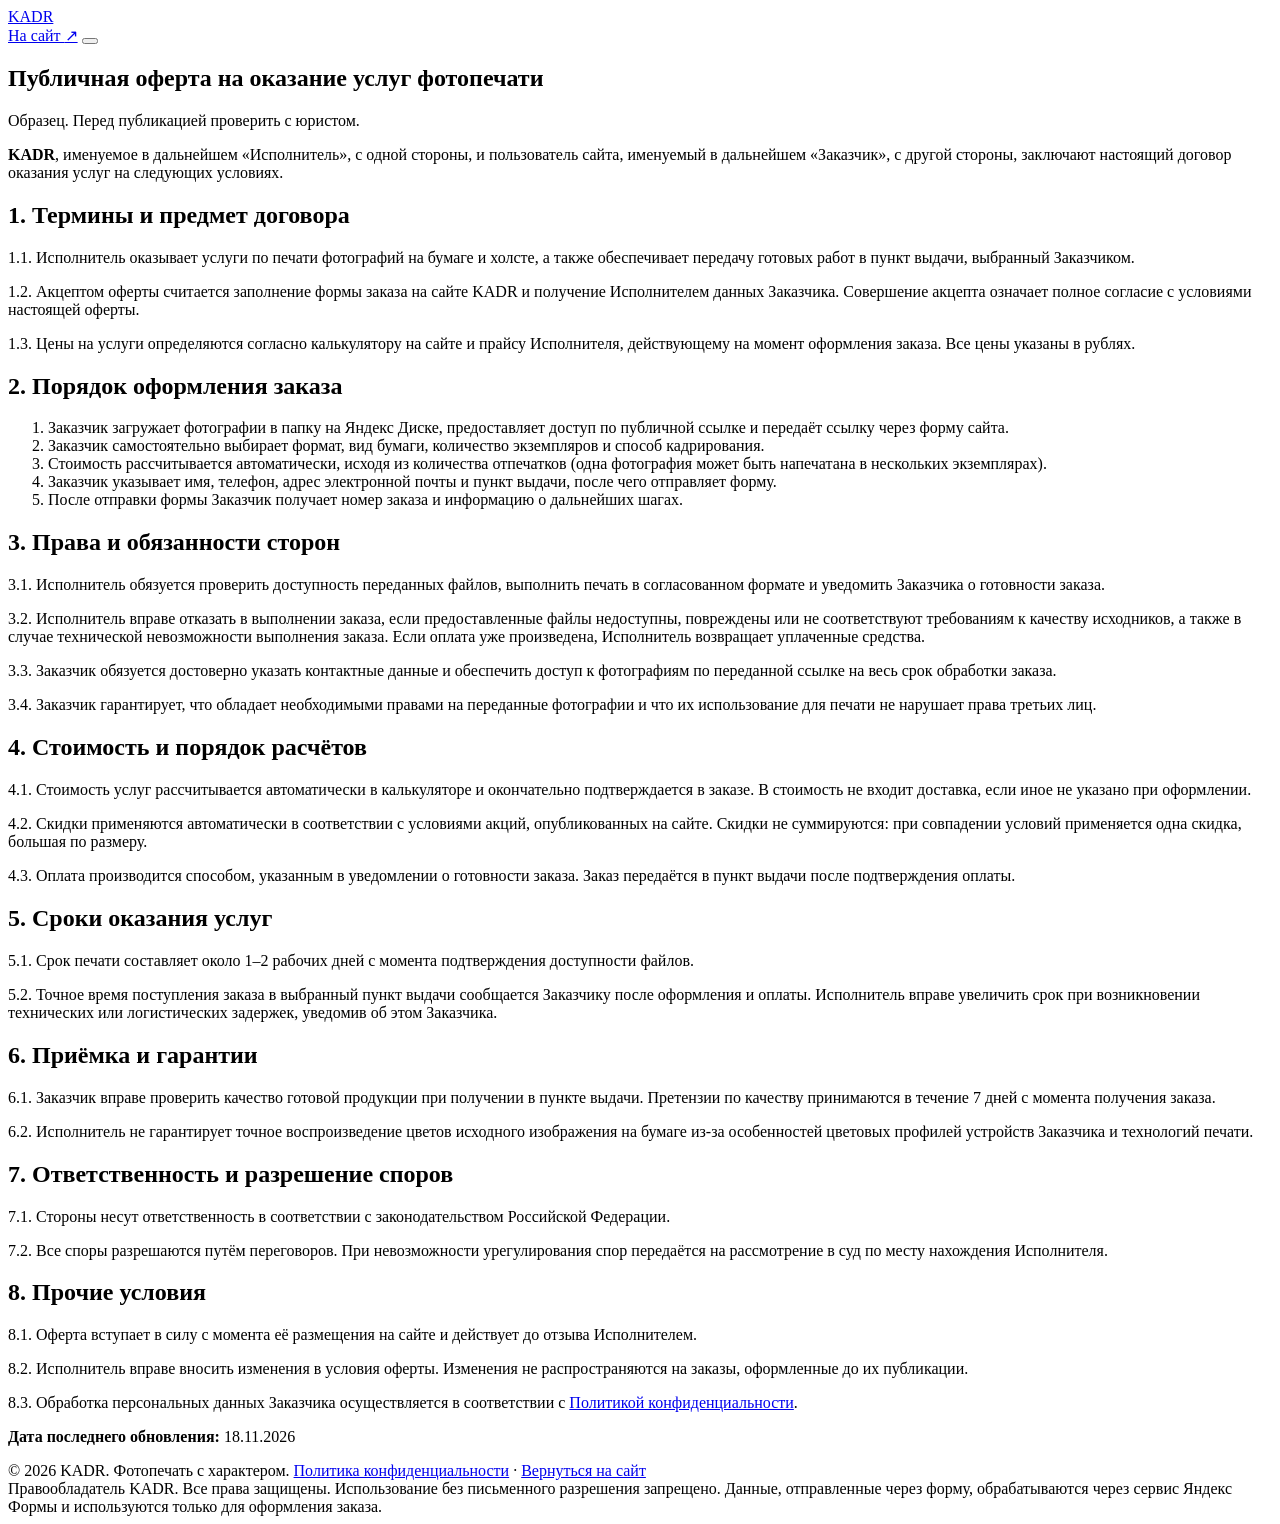
==== offer.html @ f651b60b "Initial commit" ====
<!doctype html>
<html lang="ru">
<head>
  <meta charset="utf-8">
  <meta name="viewport" content="width=device-width, initial-scale=1">
  <title>Публичная оферта — KADR</title>
  <meta name="description" content="Публичная оферта сервиса фотопечати KADR.">
  <meta name="referrer" content="strict-origin-when-cross-origin">
  <meta http-equiv="Cache-Control" content="no-cache, no-store, must-revalidate">
  <meta http-equiv="Pragma" content="no-cache">
  <meta http-equiv="Expires" content="0">
  <meta http-equiv="Content-Security-Policy" content="default-src 'self'; img-src 'self' data: blob:; style-src 'self' 'unsafe-inline' https://fonts.googleapis.com; font-src 'self' https://fonts.gstatic.com data:; script-src 'self'; object-src 'none'; base-uri 'self'; upgrade-insecure-requests">
  <link rel="preconnect" href="https://fonts.googleapis.com">
  <link rel="preconnect" href="https://fonts.gstatic.com" crossorigin>
  <link href="https://fonts.googleapis.com/css2?family=Instrument+Serif:ital@0;1&family=Manrope:wght@400;500;600;700;800&family=Nunito:wght@700;800;900&display=swap" rel="stylesheet">
  <link rel="icon" href="favicon.svg" type="image/svg+xml">
</head>
<body class="doc-page">

<header class="site-header is-scrolled">
  <div class="container header-inner">
    <a class="logo" href="index.html" aria-label="KADR — на главную"><span class="logo-text" data-text="KADR">KADR</span><span class="logo-dot" aria-hidden="true"></span></a>
    <div class="header-cta"><a href="index.html" class="btn btn--ink btn--sm">На сайт <span class="arrow">↗</span></a>
      <button class="burger" type="button" aria-label="Открыть меню" aria-expanded="false"><span></span><span></span><span></span></button>
    </div>
  </div>
</header>

<main>
  <section class="page-hero">
    <div class="container">
      <h1>Публичная оферта на оказание услуг фотопечати</h1>
      <div class="doc-note">Образец. Перед публикацией проверить с юристом.</div>
    </div>
  </section>

  <article class="doc-body section">
    <p><strong>KADR</strong>, именуемое в дальнейшем «Исполнитель», с одной стороны, и пользователь сайта, именуемый в дальнейшем «Заказчик», с другой стороны, заключают настоящий договор оказания услуг на следующих условиях.</p>

    <h2>1. Термины и предмет договора</h2>
    <p>1.1. Исполнитель оказывает услуги по печати фотографий на бумаге и холсте, а также обеспечивает передачу готовых работ в пункт выдачи, выбранный Заказчиком.</p>
    <p>1.2. Акцептом оферты считается заполнение формы заказа на сайте KADR и получение Исполнителем данных Заказчика. Совершение акцепта означает полное согласие с условиями настоящей оферты.</p>
    <p>1.3. Цены на услуги определяются согласно калькулятору на сайте и прайсу Исполнителя, действующему на момент оформления заказа. Все цены указаны в рублях.</p>

    <h2>2. Порядок оформления заказа</h2>
    <ol>
      <li>Заказчик загружает фотографии в папку на Яндекс Диске, предоставляет доступ по публичной ссылке и передаёт ссылку через форму сайта.</li>
      <li>Заказчик самостоятельно выбирает формат, вид бумаги, количество экземпляров и способ кадрирования.</li>
      <li>Стоимость рассчитывается автоматически, исходя из количества отпечатков (одна фотография может быть напечатана в нескольких экземплярах).</li>
      <li>Заказчик указывает имя, телефон, адрес электронной почты и пункт выдачи, после чего отправляет форму.</li>
      <li>После отправки формы Заказчик получает номер заказа и информацию о дальнейших шагах.</li>
    </ol>

    <h2>3. Права и обязанности сторон</h2>
    <p>3.1. Исполнитель обязуется проверить доступность переданных файлов, выполнить печать в согласованном формате и уведомить Заказчика о готовности заказа.</p>
    <p>3.2. Исполнитель вправе отказать в выполнении заказа, если предоставленные файлы недоступны, повреждены или не соответствуют требованиям к качеству исходников, а также в случае технической невозможности выполнения заказа. Если оплата уже произведена, Исполнитель возвращает уплаченные средства.</p>
    <p>3.3. Заказчик обязуется достоверно указать контактные данные и обеспечить доступ к фотографиям по переданной ссылке на весь срок обработки заказа.</p>
    <p>3.4. Заказчик гарантирует, что обладает необходимыми правами на переданные фотографии и что их использование для печати не нарушает права третьих лиц.</p>

    <h2>4. Стоимость и порядок расчётов</h2>
    <p>4.1. Стоимость услуг рассчитывается автоматически в калькуляторе и окончательно подтверждается в заказе. В стоимость не входит доставка, если иное не указано при оформлении.</p>
    <p>4.2. Скидки применяются автоматически в соответствии с условиями акций, опубликованных на сайте. Скидки не суммируются: при совпадении условий применяется одна скидка, большая по размеру.</p>
    <p>4.3. Оплата производится способом, указанным в уведомлении о готовности заказа. Заказ передаётся в пункт выдачи после подтверждения оплаты.</p>

    <h2>5. Сроки оказания услуг</h2>
    <p>5.1. Срок печати составляет около 1–2 рабочих дней с момента подтверждения доступности файлов.</p>
    <p>5.2. Точное время поступления заказа в выбранный пункт выдачи сообщается Заказчику после оформления и оплаты. Исполнитель вправе увеличить срок при возникновении технических или логистических задержек, уведомив об этом Заказчика.</p>

    <h2>6. Приёмка и гарантии</h2>
    <p>6.1. Заказчик вправе проверить качество готовой продукции при получении в пункте выдачи. Претензии по качеству принимаются в течение 7 дней с момента получения заказа.</p>
    <p>6.2. Исполнитель не гарантирует точное воспроизведение цветов исходного изображения на бумаге из-за особенностей цветовых профилей устройств Заказчика и технологий печати.</p>

    <h2>7. Ответственность и разрешение споров</h2>
    <p>7.1. Стороны несут ответственность в соответствии с законодательством Российской Федерации.</p>
    <p>7.2. Все споры разрешаются путём переговоров. При невозможности урегулирования спор передаётся на рассмотрение в суд по месту нахождения Исполнителя.</p>

    <h2>8. Прочие условия</h2>
    <p>8.1. Оферта вступает в силу с момента её размещения на сайте и действует до отзыва Исполнителем.</p>
    <p>8.2. Исполнитель вправе вносить изменения в условия оферты. Изменения не распространяются на заказы, оформленные до их публикации.</p>
    <p>8.3. Обработка персональных данных Заказчика осуществляется в соответствии с <a href="privacy.html">Политикой конфиденциальности</a>.</p>

    <p><strong>Дата последнего обновления:</strong> 18.11.2026</p>
  </article>
</main>

<footer class="site-footer">
  <div class="container">
    <div class="footer-bottom">
      <span>© <span data-year>2026</span> KADR. Фотопечать с характером.</span>
      <span><a href="privacy.html">Политика конфиденциальности</a> · <a href="index.html">Вернуться на сайт</a></span>
    </div>
    <div class="footer-legal">
      <span>Правообладатель KADR. Все права защищены. Использование без письменного разрешения запрещено.</span>
      <span>Данные, отправленные через форму, обрабатываются через сервис Яндекс Формы и используются только для оформления заказа.</span>
    </div>
  </div>
</footer>

<div class="toast-wrap" aria-live="polite"></div>
<script src="assets/js/core.js?v=20261120-41"></script>
</body>
</html>
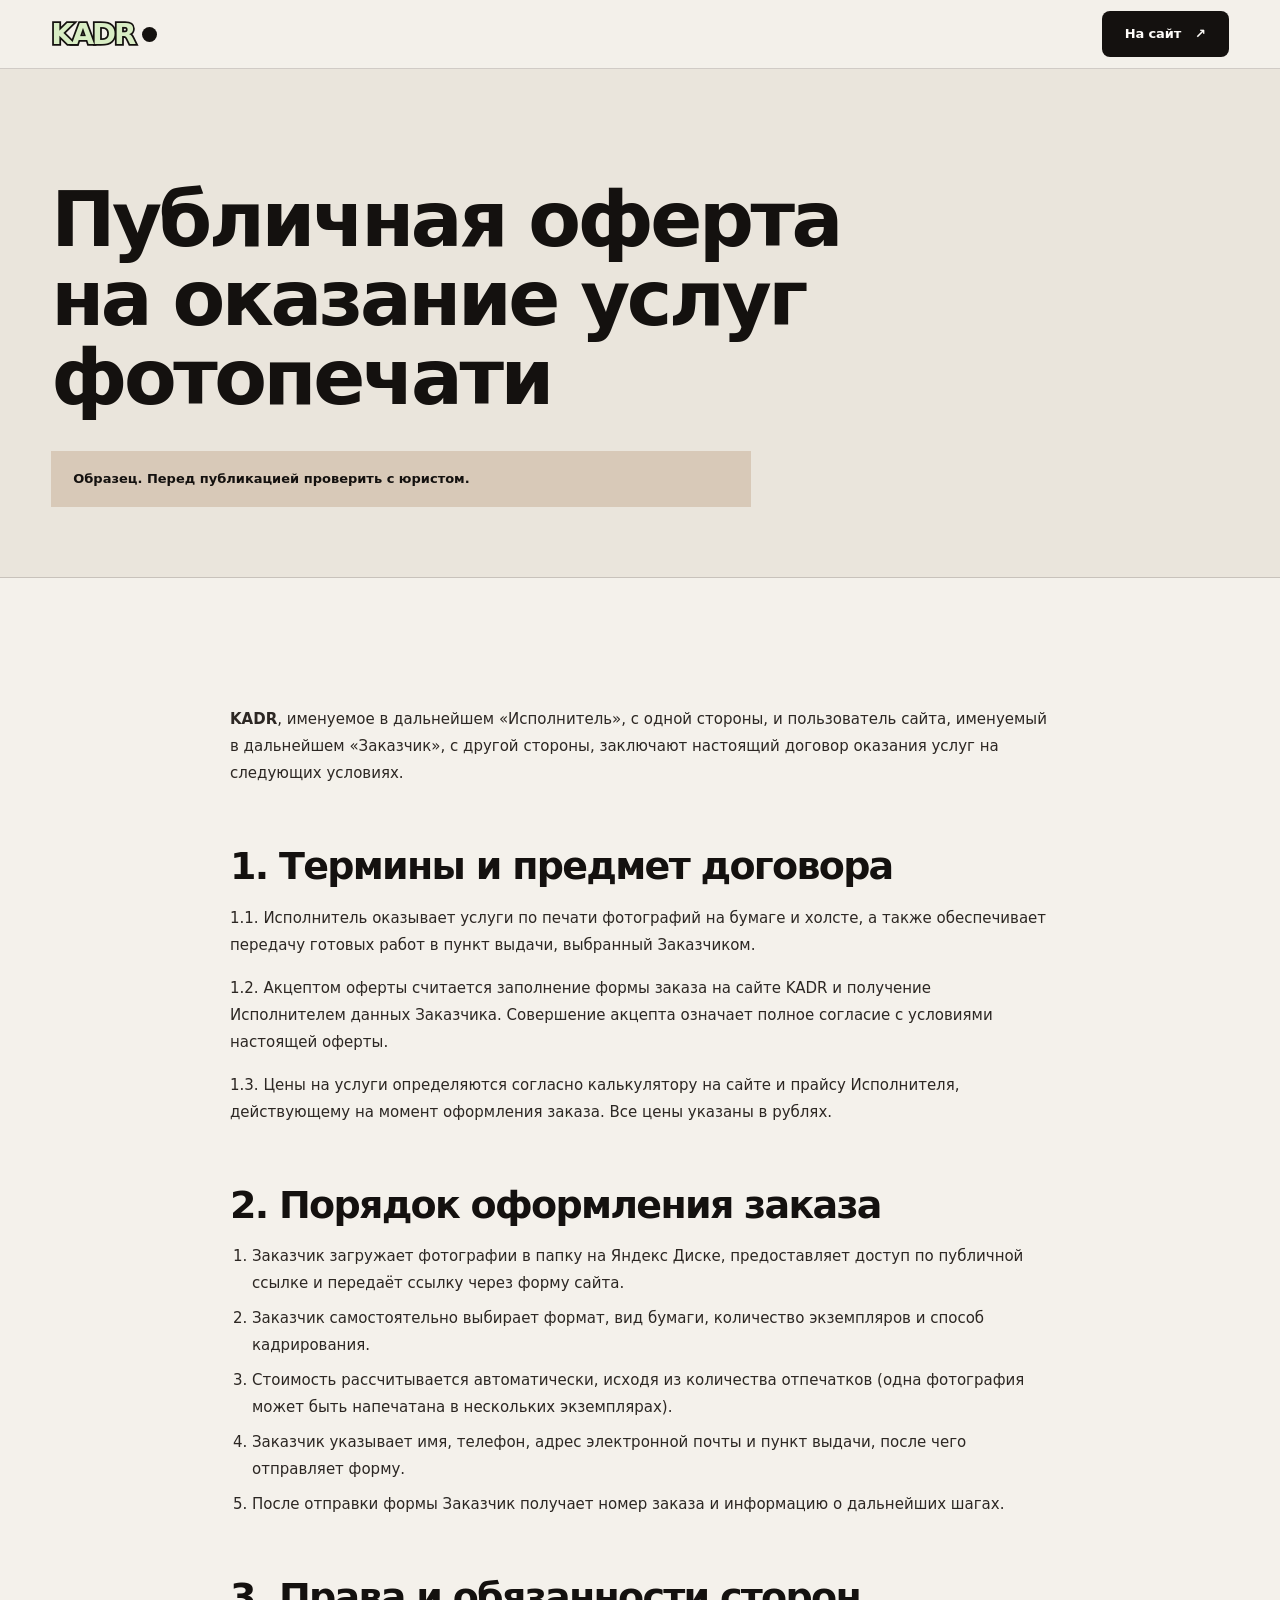
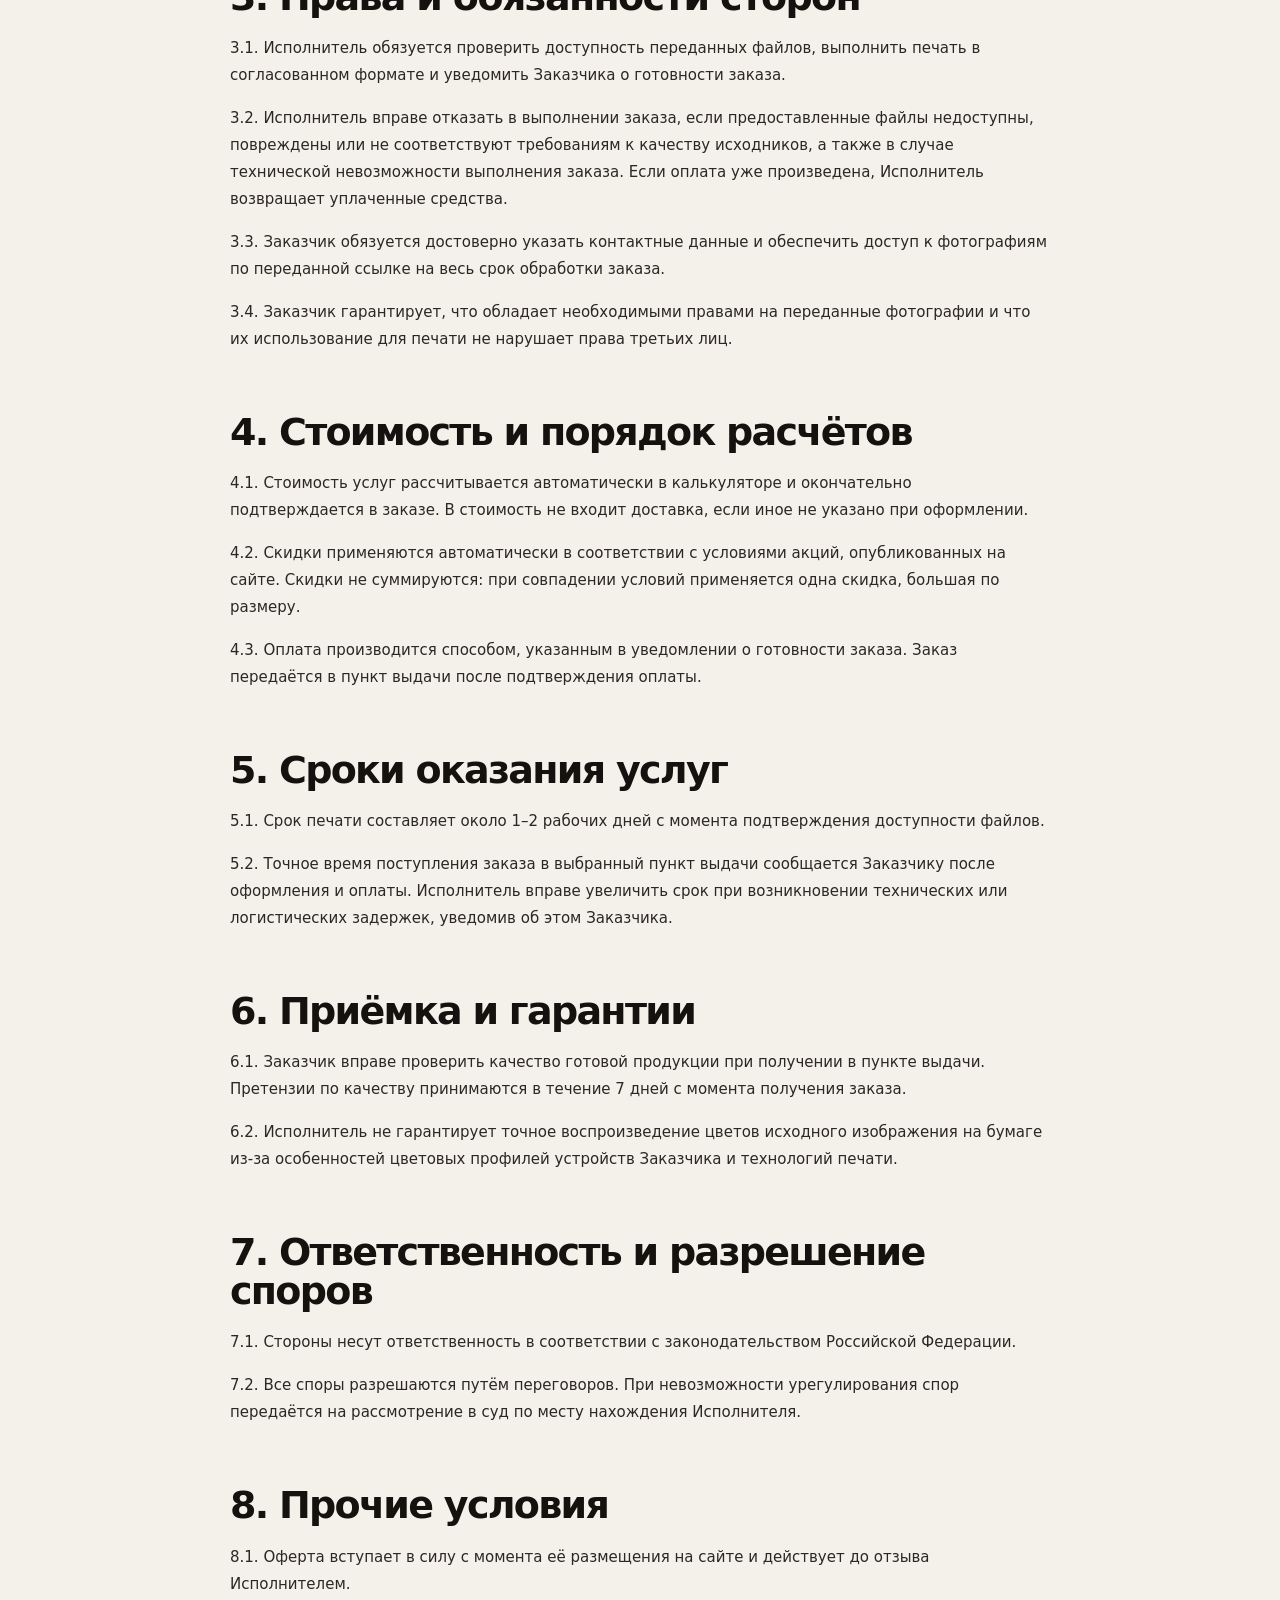
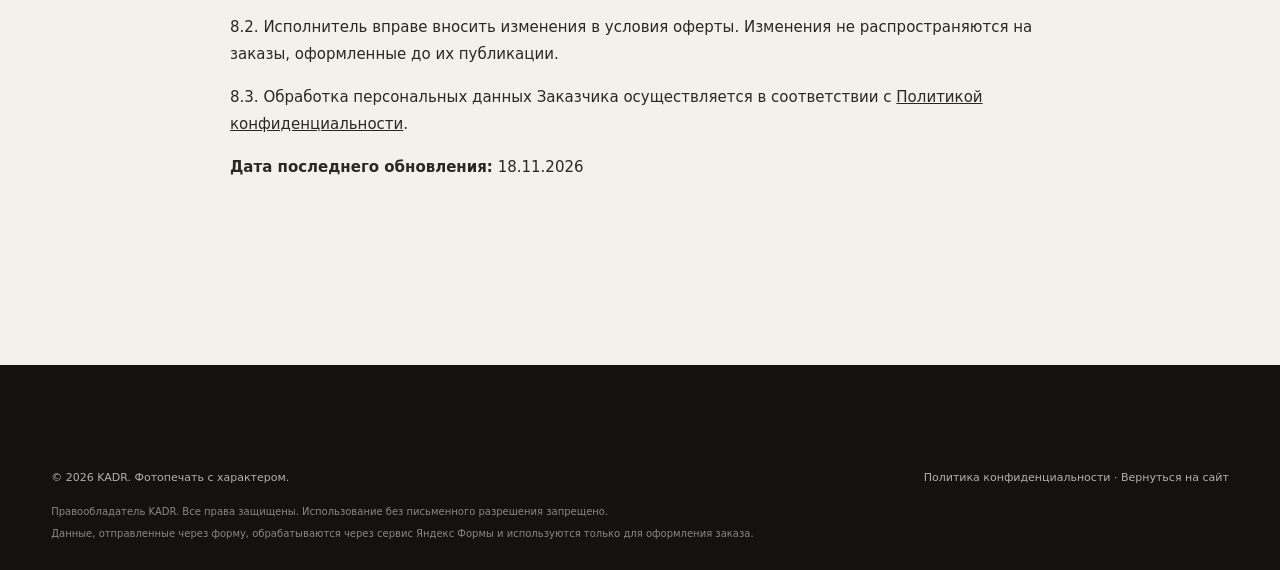
==== commit fbe2a410: "Update offer.html" ====
--- a/offer.html
+++ b/offer.html
@@ -14,6 +14,7 @@
   <link rel="preconnect" href="https://fonts.gstatic.com" crossorigin>
   <link href="https://fonts.googleapis.com/css2?family=Instrument+Serif:ital@0;1&family=Manrope:wght@400;500;600;700;800&family=Nunito:wght@700;800;900&display=swap" rel="stylesheet">
   <link rel="icon" href="favicon.svg" type="image/svg+xml">
+  <link rel="stylesheet" href="assets/css/style.css?v=20261119-57">
 </head>
 <body class="doc-page">
 
--- a/assets/css/style.css
+++ b/assets/css/style.css
@@ -0,0 +1,1917 @@
+/* ==========================================================================
+   KADR — photo printing. Visual system
+   Palette derived from the provided brand boards (фирстиль 1 / 2).
+   ========================================================================== */
+
+:root {
+  --ink: #14110f;
+  --ink-2: #2c2723;
+  --ink-3: #615951;
+  --paper: #f4f1eb;
+  --paper-2: #eae5dc;
+  --paper-3: #fbf9f5;
+  --white: #fffdfa;
+  --sand: #d8c9b8;
+  --sand-2: #c1b2a2;
+  --taupe: #a99d95;
+  --lilac: #b7abf1;
+  --lilac-2: #8e7fd6;
+  --lilac-3: #6f5fb8;
+  --pistachio: #d8edc4;
+  --green: #6f9c7d;
+  --red: #b65454;
+  --line: rgba(20, 17, 15, 0.16);
+  --line-light: rgba(255, 253, 250, 0.18);
+  --container: 1320px;
+  --gutter: clamp(20px, 4vw, 64px);
+  --radius: 8px;
+  --ease: cubic-bezier(0.22, 1, 0.36, 1);
+  --font: "Manrope", "Segoe UI", system-ui, -apple-system, sans-serif;
+  --display: "Nunito", "Manrope", system-ui, sans-serif;
+  --serif: "Instrument Serif", Georgia, "Times New Roman", serif;
+}
+
+*,
+*::before,
+*::after { box-sizing: border-box; }
+
+[hidden] { display: none !important; }
+
+html {
+  scroll-behavior: smooth;
+  scroll-padding-top: 96px;
+  -webkit-text-size-adjust: 100%;
+}
+
+body {
+  margin: 0;
+  background: var(--paper);
+  color: var(--ink);
+  font-family: var(--font);
+  font-size: 16px;
+  line-height: 1.55;
+  font-weight: 400;
+  -webkit-font-smoothing: antialiased;
+  overflow-x: hidden;
+}
+
+body.is-locked { overflow: hidden; }
+
+img, video { display: block; max-width: 100%; }
+button, input, select, textarea { font: inherit; color: inherit; }
+button { cursor: pointer; }
+a { color: inherit; text-decoration: none; }
+ul { margin: 0; padding: 0; list-style: none; }
+h1, h2, h3, h4, p { margin: 0; }
+
+::selection { background: var(--pistachio); color: var(--ink); }
+
+:focus-visible {
+  outline: 2px solid var(--lilac-2);
+  outline-offset: 3px;
+}
+
+.container {
+  width: min(100% - var(--gutter) * 2, var(--container));
+  margin-inline: auto;
+}
+
+.section { padding-block: clamp(72px, 10vw, 150px); }
+.section--tight { padding-block: clamp(56px, 7vw, 100px); }
+
+/* ---------- typography ---------- */
+
+.eyebrow {
+  display: flex;
+  align-items: center;
+  gap: 10px;
+  font-size: 11px;
+  font-weight: 700;
+  letter-spacing: 0.18em;
+  text-transform: uppercase;
+  color: var(--ink-3);
+}
+.eyebrow::before {
+  content: "";
+  width: 22px;
+  height: 1px;
+  background: currentColor;
+}
+.eyebrow .dot {
+  width: 9px;
+  height: 9px;
+  border-radius: 50%;
+  background: var(--pistachio);
+  flex: none;
+}
+
+h1, h2, h3 {
+  font-family: var(--display);
+  font-weight: 900;
+  letter-spacing: -0.045em;
+  line-height: 1.03;
+}
+h1 { font-size: clamp(42px, 6.4vw, 104px); }
+h2 { font-size: clamp(34px, 5vw, 76px); }
+h3 { font-size: clamp(20px, 2vw, 28px); letter-spacing: -0.03em; }
+
+.serif {
+  font-family: var(--serif);
+  font-weight: 400;
+  font-style: italic;
+  letter-spacing: -0.02em;
+}
+
+.lead {
+  font-size: clamp(15px, 1.35vw, 19px);
+  line-height: 1.65;
+  color: var(--ink-2);
+  max-width: 46ch;
+}
+
+.section-head {
+  display: grid;
+  grid-template-columns: minmax(0, 1.25fr) minmax(260px, 0.75fr);
+  gap: clamp(24px, 5vw, 80px);
+  align-items: end;
+  margin-bottom: clamp(40px, 5vw, 76px);
+}
+.section-head .eyebrow { margin-bottom: 22px; }
+#formats-title .serif,
+#how-title .serif,
+#pains-title .serif { color: var(--lilac-3); }
+.section-head .lead { margin-left: auto; }
+.section-head--center {
+  display: block;
+  text-align: center;
+}
+.section-head--center .eyebrow { justify-content: center; }
+.section-head--center .lead { margin: 22px auto 0; }
+
+/* ---------- buttons & links ---------- */
+
+.btn {
+  position: relative;
+  display: inline-flex;
+  align-items: center;
+  justify-content: center;
+  gap: 14px;
+  min-height: 58px;
+  padding: 0 30px;
+  border: 1px solid transparent;
+  border-radius: var(--radius);
+  font-size: 14px;
+  font-weight: 700;
+  letter-spacing: -0.01em;
+  text-align: center;
+  transition: transform 0.35s var(--ease), background 0.3s, color 0.3s, border-color 0.3s;
+  overflow: hidden;
+  isolation: isolate;
+}
+.btn::after {
+  content: "";
+  position: absolute;
+  inset: 0;
+  background: var(--pistachio);
+  transform: translateY(101%);
+  transition: transform 0.45s var(--ease);
+  z-index: -1;
+}
+.btn:hover::after { transform: translateY(0); }
+.btn:hover { transform: translateY(-2px); }
+.btn:active { transform: translateY(0); }
+
+.btn--ink { background: var(--ink); color: var(--white); }
+.btn--ink:hover { color: var(--ink); }
+#calc-submit::after { background: var(--lilac); }
+#calc-export-generate, #calc-export-download { margin-bottom: 10px; }
+#calc-export-generate::after, #calc-export-download::after { background: var(--lilac); }
+#calc-export-download .arrow { font-size: 18px; line-height: 1; }
+.export-hint {
+  margin: 10px 2px 0;
+  font-size: 12px;
+  line-height: 1.5;
+  color: var(--ink-3);
+  text-align: center;
+}
+.export-hint b { color: var(--ink); font-weight: 600; }
+.btn--paper { background: var(--paper-3); color: var(--ink); }
+.btn--paper:hover { color: var(--ink); }
+.btn--ghost { border-color: currentColor; background: transparent; }
+.btn--ghost:hover { color: var(--ink); }
+.btn--lilac { background: var(--pistachio); color: var(--ink); }
+.btn--lilac::after { background: var(--paper-3); }
+.btn--block { width: 100%; }
+.btn--sm { min-height: 46px; padding-inline: 22px; font-size: 13px; }
+
+.btn .arrow {
+  display: inline-block;
+  transition: transform 0.35s var(--ease);
+}
+.btn:hover .arrow { transform: translateX(5px); }
+
+.text-link {
+  display: inline-flex;
+  align-items: center;
+  gap: 10px;
+  font-size: 14px;
+  font-weight: 700;
+  padding-bottom: 5px;
+  border-bottom: 1px solid currentColor;
+  transition: gap 0.3s var(--ease), color 0.3s;
+}
+.text-link:hover { gap: 16px; color: var(--lilac-2); }
+
+/* ---------- header ---------- */
+
+.site-header {
+  position: fixed;
+  inset: 0 0 auto;
+  z-index: 80;
+  padding-block: 18px;
+  transition: padding 0.4s var(--ease), background 0.4s, border-color 0.4s;
+  border-bottom: 1px solid transparent;
+}
+.site-header.is-scrolled {
+  padding-block: 11px;
+  background: rgba(244, 241, 235, 0.9);
+  backdrop-filter: blur(18px);
+  -webkit-backdrop-filter: blur(18px);
+  border-bottom-color: var(--line);
+}
+.header-inner {
+  display: flex;
+  align-items: center;
+  justify-content: space-between;
+  gap: 24px;
+}
+.logo {
+  display: inline-flex;
+  align-items: center;
+  gap: 6px;
+  font-family: var(--display);
+  font-size: 29px;
+  font-weight: 900;
+  letter-spacing: -0.07em;
+  line-height: 1;
+}
+.logo-text {
+  position: relative;
+  display: inline-block;
+  color: var(--ink);
+  isolation: isolate;
+  transition: color 0.4s;
+}
+.logo-text::before {
+  content: attr(data-text);
+  position: absolute;
+  inset: 0;
+  z-index: -1;
+  color: transparent;
+  -webkit-text-stroke: 2px var(--pistachio);
+  transition: -webkit-text-stroke-color 0.4s;
+}
+.site-header.is-scrolled .logo-text { color: var(--pistachio); }
+.site-header.is-scrolled .logo-text::before {
+  -webkit-text-stroke-color: var(--ink);
+  -webkit-text-stroke-width: 3.5px;
+}
+/* Service pages always keep the hero-scroll brand logo: pistachio fill,
+   ink outline and ink dot. Locked so scrolling / hover cannot change it. */
+.doc-page .site-header .logo .logo-text,
+.success-page .site-header .logo .logo-text {
+  font-family: var(--display);
+  font-size: 29px;
+  font-weight: 900;
+  letter-spacing: -0.07em;
+  color: var(--pistachio);
+  transition: none;
+}
+.doc-page .site-header .logo .logo-text::before,
+.success-page .site-header .logo .logo-text::before {
+  -webkit-text-stroke: 3.5px var(--ink);
+  transition: none;
+}
+.logo-dot {
+  display: inline-block;
+  width: 15px;
+  height: 15px;
+  margin-left: 2px;
+  border-radius: 50%;
+  background: var(--pistachio);
+  flex: none;
+  transition: transform 0.4s var(--ease), background 0.3s, box-shadow 0.4s;
+}
+.site-header.is-scrolled .logo-dot { background: var(--ink); box-shadow: none; }
+.logo:hover .logo-dot { transform: scale(1.25); background: var(--pistachio); }
+.doc-page .site-header .logo .logo-dot,
+.success-page .site-header .logo .logo-dot,
+.doc-page .site-header .logo:hover .logo-dot,
+.success-page .site-header .logo:hover .logo-dot {
+  background: var(--ink);
+  box-shadow: none;
+  transition: transform 0.4s var(--ease);
+}
+/* Keep the header (and therefore the logo) completely static on scroll. */
+.doc-page .site-header,
+.success-page .site-header {
+  padding-block: 11px;
+  background: rgba(244, 241, 235, 0.9);
+  backdrop-filter: blur(18px);
+  -webkit-backdrop-filter: blur(18px);
+  border-bottom-color: var(--line);
+}
+.site-nav {
+  display: flex;
+  align-items: center;
+  gap: clamp(18px, 2.4vw, 38px);
+}
+.site-nav a {
+  font-size: 16px;
+  font-weight: 700;
+  color: var(--pistachio);
+  position: relative;
+  padding-block: 6px;
+  transition: color 0.4s;
+}
+.site-header.is-scrolled .site-nav a { color: var(--ink); }
+.site-nav a::after {
+  content: "";
+  position: absolute;
+  left: 0;
+  bottom: 0;
+  width: 100%;
+  height: 1px;
+  background: currentColor;
+  transform: scaleX(0);
+  transform-origin: right;
+  transition: transform 0.4s var(--ease);
+}
+.site-nav a:hover::after { transform: scaleX(1); transform-origin: left; }
+.header-cta { display: flex; align-items: center; gap: 16px; }
+.header-cta .btn::after { background: var(--lilac); }
+.header-cta .btn:hover { color: var(--ink); }
+.burger {
+  display: none;
+  width: 44px;
+  height: 44px;
+  border: 1px solid var(--line);
+  background: transparent;
+  padding: 0;
+  align-items: center;
+  justify-content: center;
+  flex-direction: column;
+  gap: 5px;
+}
+.burger span {
+  display: block;
+  width: 18px;
+  height: 1.5px;
+  background: currentColor;
+  transition: transform 0.35s var(--ease), opacity 0.2s;
+}
+.burger.is-open span:nth-child(1) { transform: translateY(6.5px) rotate(45deg); }
+.burger.is-open span:nth-child(2) { opacity: 0; }
+.burger.is-open span:nth-child(3) { transform: translateY(-6.5px) rotate(-45deg); }
+
+/* ---------- hero ---------- */
+
+.hero {
+  position: relative;
+  min-height: 100svh;
+  display: flex;
+  align-items: center;
+  padding-block: 116px 80px;
+  color: var(--white);
+  overflow: hidden;
+  background: var(--ink);
+}
+.hero-media,
+.hero-overlay { position: absolute; inset: 0; }
+.hero-media video,
+.hero-media img {
+  width: 100%;
+  height: 100%;
+  object-fit: cover;
+  transform: scale(1.06);
+  animation: heroDrift 18s ease-in-out infinite alternate;
+}
+@keyframes heroDrift {
+  from { transform: scale(1.06) translate3d(0, 0, 0); }
+  to { transform: scale(1.14) translate3d(-1.5%, -1%, 0); }
+}
+.hero-overlay {
+  background:
+    linear-gradient(90deg, rgba(12, 10, 9, 0.88) 0%, rgba(12, 10, 9, 0.62) 46%, rgba(12, 10, 9, 0.35) 100%),
+    linear-gradient(0deg, rgba(12, 10, 9, 0.55), transparent 45%);
+}
+.hero-inner {
+  position: relative;
+  z-index: 2;
+  width: min(100% - var(--gutter) * 2, var(--container));
+  margin-inline: auto;
+  display: grid;
+  grid-template-columns: minmax(0, 1.5fr) minmax(240px, 0.6fr);
+  gap: clamp(30px, 5vw, 90px);
+  align-items: center;
+}
+.hero-copy { transform: translateY(-24px); }
+.hero h1 { max-width: 15ch; }
+.hero h1 em {
+  font-family: var(--serif);
+  font-style: italic;
+  font-weight: 400;
+  letter-spacing: -0.02em;
+  color: var(--lilac);
+}
+.hero-highlight { color: var(--pistachio); }
+.hero .lead {
+  color: rgba(255, 253, 250, 0.82);
+  margin-top: 28px;
+  max-width: 54ch;
+}
+.hero-actions {
+  display: flex;
+  flex-wrap: wrap;
+  align-items: center;
+  gap: 18px 28px;
+  margin-top: 40px;
+}
+.hero-actions .btn--ghost { border-color: rgba(255, 253, 250, 0.5); }
+.hero-actions .btn--ghost::after { background: var(--pistachio); }
+.hero-actions .btn--ghost:hover { color: var(--ink); }
+.hero-actions .btn--paper::after { background: var(--lilac); }
+.hero-meta {
+  display: flex;
+  flex-wrap: wrap;
+  gap: 14px 34px;
+  margin-top: 56px;
+  font-size: clamp(15px, 1.2vw, 18px);
+  font-weight: 400;
+  letter-spacing: 0.01em;
+  color: rgba(255, 253, 250, 0.9);
+}
+.hero-meta span { display: inline-flex; align-items: center; gap: 11px; }
+.hero-meta span::before {
+  content: "";
+  width: 9px;
+  height: 9px;
+  background: var(--lilac);
+  border-radius: 50%;
+  flex: none;
+}
+
+.hero-aside {
+  position: relative;
+  justify-self: end;
+  width: min(100%, 320px);
+  animation: floatIn 1.1s 0.3s var(--ease) backwards;
+}
+@keyframes floatIn {
+  from { opacity: 0; transform: translateY(40px); }
+  to { opacity: 1; transform: none; }
+}
+.hero-polaroid {
+  position: relative;
+  width: 100%;
+  transform: rotate(2deg);
+  transition: transform 0.6s var(--ease);
+}
+.hero-polaroid:hover { transform: rotate(0deg) translateY(-6px); }
+.hero-filter-defs { position: absolute; width: 0; height: 0; overflow: hidden; }
+.hero-stack-outline {
+  position: absolute;
+  inset: 0;
+  z-index: 0;
+  pointer-events: none;
+  filter: url(#kadr-photo-outline);
+}
+.hero-outline-card {
+  position: absolute;
+  inset: 0;
+  border-radius: 3px;
+  background: var(--ink);
+  transform-origin: 50% 88%;
+  transition: transform 0.65s var(--ease);
+}
+.hero-outline-card[data-pos="0"] { transform: translate(0, -6px) rotate(0deg) scale(1); z-index: 4; }
+.hero-outline-card[data-pos="1"] { transform: translate(-12px, 10px) rotate(-6deg) scale(0.96); z-index: 3; }
+.hero-outline-card[data-pos="2"] { transform: translate(12px, 10px) rotate(6deg) scale(0.94); z-index: 2; }
+.hero-outline-card[data-pos="3"] { transform: translate(0, 18px) rotate(2deg) scale(0.88); z-index: 1; }
+.hero-stack {
+  position: relative;
+  z-index: 1;
+  width: 100%;
+  aspect-ratio: 4 / 5;
+}
+.hero-card {
+  position: absolute;
+  inset: 0;
+  padding: 0;
+  border: 8px solid var(--paper-3);
+  border-bottom-width: 34px;
+  border-radius: 3px;
+  background: var(--paper-3);
+  overflow: hidden;
+  cursor: pointer;
+  transform-origin: 50% 88%;
+  box-shadow: 0 10px 24px rgba(0, 0, 0, 0.2);
+  transition: transform 0.65s var(--ease), box-shadow 0.65s var(--ease), filter 0.4s;
+}
+.hero-card img { width: 100%; height: 100%; object-fit: cover; display: block; }
+.hero-card:hover { filter: brightness(1.05); }
+.hero-card[data-pos="0"] {
+  transform: translate(0, -6px) rotate(0deg) scale(1);
+  z-index: 4;
+  box-shadow: 0 24px 50px rgba(0, 0, 0, 0.34);
+}
+.hero-card[data-pos="1"] { transform: translate(-12px, 10px) rotate(-6deg) scale(0.96); z-index: 3; }
+.hero-card[data-pos="2"] { transform: translate(12px, 10px) rotate(6deg) scale(0.94); z-index: 2; }
+.hero-card[data-pos="3"] { transform: translate(0, 18px) rotate(2deg) scale(0.88); z-index: 1; }
+.hero-polaroid figcaption {
+  position: absolute;
+  left: 0;
+  right: 0;
+  bottom: -82px;
+  color: var(--pistachio);
+  font-family: var(--serif);
+  font-style: italic;
+  font-size: 19px;
+  text-align: center;
+}
+.hero-scroll {
+  position: absolute;
+  left: 50%;
+  bottom: 26px;
+  transform: translateX(-50%);
+  z-index: 3;
+  font-size: 10px;
+  letter-spacing: 0.2em;
+  text-transform: uppercase;
+  color: rgba(255, 253, 250, 0.6);
+  display: flex;
+  flex-direction: column;
+  align-items: center;
+  gap: 10px;
+}
+.hero-scroll i {
+  display: block;
+  width: 1px;
+  height: 36px;
+  background: currentColor;
+  animation: scrollPulse 2s ease-in-out infinite;
+  transform-origin: top;
+}
+@keyframes scrollPulse {
+  0%, 100% { transform: scaleY(0.3); opacity: 0.4; }
+  50% { transform: scaleY(1); opacity: 1; }
+}
+
+/* ---------- formats ---------- */
+
+.formats-grid {
+  display: grid;
+  grid-template-columns: repeat(4, minmax(0, 1fr));
+  gap: clamp(14px, 2vw, 28px);
+  align-items: start;
+}
+.format-card {
+  display: block;
+  border: 0;
+  padding: 0;
+  background: transparent;
+  text-align: left;
+  width: 100%;
+}
+.format-card:nth-child(2) { margin-top: 46px; }
+.format-card:nth-child(3) { margin-top: 16px; }
+.format-card:nth-child(4) { margin-top: 66px; }
+.format-card__visual {
+  position: relative;
+  overflow: hidden;
+  background: var(--paper-2);
+}
+.format-card__visual img {
+  width: 100%;
+  height: 100%;
+  object-fit: cover;
+  transition: transform 0.75s var(--ease), filter 0.6s;
+  filter: saturate(0.85);
+}
+.format-card:hover .format-card__visual img { transform: scale(1.08); filter: saturate(1.05); }
+.format-card:nth-child(1) .format-card__visual { aspect-ratio: 3 / 4; }
+.format-card:nth-child(2) .format-card__visual { aspect-ratio: 4 / 3; }
+.format-card:nth-child(3) .format-card__visual { aspect-ratio: 1 / 1; }
+.format-card:nth-child(4) .format-card__visual { aspect-ratio: 3 / 4; }
+.format-card__num {
+  display: block;
+  font-family: var(--display);
+  font-size: clamp(38px, 4.2vw, 68px);
+  font-weight: 900;
+  letter-spacing: -0.075em;
+  line-height: 1;
+  margin-top: 20px;
+  transition: color 0.3s;
+}
+.format-card:hover .format-card__num,
+.format-card:focus-visible .format-card__num { color: var(--lilac-3); }
+.format-card__name {
+  display: block;
+  margin-top: 8px;
+  font-size: 13px;
+  color: var(--ink-3);
+}
+.format-card__price {
+  display: inline-block;
+  margin-top: 14px;
+  font-size: 12px;
+  font-weight: 700;
+  border-top: 1px solid var(--line);
+  padding-top: 10px;
+}
+.formats-more {
+  display: inline-flex;
+  align-items: center;
+  gap: 12px;
+  margin-top: clamp(30px, 4vw, 48px);
+  font-size: 15px;
+  font-weight: 600;
+  color: var(--ink-2);
+  transition: color 0.3s var(--ease), gap 0.3s var(--ease);
+}
+.formats-more__arrow {
+  font-size: 20px;
+  line-height: 1;
+  transition: transform 0.3s var(--ease);
+}
+.formats-more:hover { color: var(--lilac-3); gap: 18px; }
+.formats-more:hover .formats-more__arrow { transform: translateX(4px); }
+
+/* ---------- calculator ---------- */
+
+.calc-section { position: relative; }
+.calc-shell {
+  background: var(--paper-3);
+  border: 1px solid var(--line);
+}
+.calc-top {
+  display: flex;
+  flex-wrap: wrap;
+  align-items: center;
+  justify-content: space-between;
+  gap: 20px 40px;
+  padding: 28px clamp(22px, 3vw, 46px);
+  border-bottom: 1px solid var(--line);
+}
+.calc-top h2 { font-size: clamp(30px, 3.6vw, 54px); }
+.calc-top h2 em { color: var(--lilac-2); }
+.calc-steps {
+  display: flex;
+  align-items: center;
+  gap: 10px;
+  font-size: 11px;
+  font-weight: 700;
+  letter-spacing: 0.12em;
+  text-transform: uppercase;
+  color: var(--ink-3);
+}
+.calc-steps b {
+  display: grid;
+  place-items: center;
+  width: 26px;
+  height: 26px;
+  border: 1px solid var(--line);
+  border-radius: 50%;
+  font-size: 10px;
+}
+.calc-steps i { width: 22px; height: 1px; background: var(--line); }
+.calc-body {
+  display: grid;
+  grid-template-columns: minmax(0, 1.55fr) minmax(310px, 0.85fr);
+  align-items: start;
+}
+.calc-controls { padding: clamp(24px, 3.4vw, 48px); }
+.calc-block { padding-bottom: 40px; margin-bottom: 40px; border-bottom: 1px solid var(--line); }
+.calc-block:last-of-type { margin-bottom: 0; padding-bottom: 0; border-bottom: 0; }
+.calc-block__head {
+  display: flex;
+  align-items: baseline;
+  gap: 16px;
+  margin-bottom: 22px;
+}
+.calc-block__head .n {
+  font-family: var(--serif);
+  font-style: italic;
+  font-size: 24px;
+  color: var(--ink);
+  line-height: 1;
+}
+.calc-block__head h3 { font-size: clamp(18px, 1.5vw, 23px); }
+.calc-block__hint {
+  margin-left: auto;
+  font-size: 12px;
+  color: var(--ink-3);
+  text-align: right;
+}
+.calc-block__sub {
+  margin: 14px 0 0;
+  font-size: 12px;
+  line-height: 1.5;
+  color: var(--ink-3);
+}
+
+.field-label {
+  display: block;
+  font-size: 12px;
+  font-weight: 700;
+  letter-spacing: 0.08em;
+  text-transform: uppercase;
+  color: var(--ink-3);
+  margin-bottom: 10px;
+}
+.input {
+  width: 100%;
+  min-height: 56px;
+  padding: 0 18px;
+  background: var(--white);
+  border: 1px solid var(--line);
+  border-radius: var(--radius);
+  transition: border-color 0.25s, box-shadow 0.25s;
+}
+.input::placeholder { color: #a49b92; }
+.input:focus { outline: 0; border-color: var(--lilac-2); box-shadow: 0 0 0 3px rgba(183, 171, 241, 0.25); }
+.input.is-error { border-color: var(--red); }
+.input.is-ok { border-color: var(--green); }
+.field-row { display: flex; gap: 10px; align-items: center; }
+.field-row .input { flex: 1; }
+.field-msg { font-size: 12px; margin-top: 8px; min-height: 18px; color: var(--ink-3); }
+.field-msg.is-error { color: var(--red); }
+.field-msg.is-ok { color: var(--green); }
+
+details.hint-box {
+  margin-top: 10px;
+  border-top: 1px dashed var(--line);
+  padding-top: 12px;
+}
+details.hint-box summary {
+  cursor: pointer;
+  font-size: 13px;
+  font-weight: 700;
+  list-style: none;
+  display: inline-flex;
+  gap: 8px;
+  align-items: center;
+}
+details.hint-box summary::-webkit-details-marker { display: none; }
+details.hint-box summary::after {
+  content: "+";
+  font-size: 17px;
+  line-height: 1;
+  color: var(--lilac-2);
+}
+details.hint-box[open] summary::after { content: "–"; }
+.hint-box ol { margin: 14px 0 0; padding-left: 18px; color: var(--ink-3); font-size: 13px; }
+.hint-box li { padding-left: 4px; margin-bottom: 6px; }
+
+.dropzone {
+  position: relative;
+  min-height: 150px;
+  display: grid;
+  place-content: center;
+  border: 1px dashed rgba(20, 17, 15, 0.34);
+  background-color: var(--paper-2);
+  background-image:
+    linear-gradient(45deg, rgba(20, 17, 15, 0.025) 25%, transparent 25%, transparent 75%, rgba(20, 17, 15, 0.025) 75%),
+    linear-gradient(45deg, rgba(20, 17, 15, 0.025) 25%, transparent 25%, transparent 75%, rgba(20, 17, 15, 0.025) 75%);
+  background-position: 0 0, 12px 12px;
+  background-size: 24px 24px;
+  padding: 26px;
+  text-align: center;
+  transition: background-color 0.3s, border-color 0.3s, transform 0.3s var(--ease);
+  cursor: pointer;
+}
+.dropzone:hover, .dropzone.is-drag {
+  background-color: rgba(183, 171, 241, 0.14);
+  border-color: var(--lilac-2);
+  transform: translateY(-2px);
+}
+.dropzone strong { display: block; font-size: 15px; }
+.dropzone span { display: block; font-size: 12px; color: var(--ink-3); margin-top: 6px; }
+.dropzone input { position: absolute; width: 1px; height: 1px; opacity: 0; pointer-events: none; }
+.dropzone-actions { display: flex; justify-content: center; gap: 18px; margin-top: 14px; flex-wrap: wrap; }
+.link-btn {
+  background: none;
+  border: 0;
+  padding: 0;
+  font-size: 12px;
+  font-weight: 700;
+  color: var(--lilac-2);
+  border-bottom: 1px solid currentColor;
+}
+
+.photo-list { display: block; margin-top: 18px; }
+.photo-item {
+  border: 1px solid var(--line);
+  background: var(--white);
+  padding: 10px;
+  display: grid;
+  grid-template-columns: 74px minmax(0, 1fr);
+  gap: 12px;
+  align-items: start;
+  animation: popIn 0.5s var(--ease) backwards;
+  cursor: pointer;
+}
+.photo-item.is-active {
+  grid-template-columns: minmax(220px, 42%) minmax(0, 1fr);
+  gap: 24px;
+  padding: 18px;
+  border-color: var(--lilac-2);
+  background: var(--paper-3);
+}
+.photo-item.is-active .photo-name { font-size: 16px; }
+.photo-item.is-active .qty button { width: 36px; height: 36px; font-size: 18px; }
+.photo-item.is-active .qty input { width: 54px; height: 36px; font-size: 16px; }
+.photo-item.is-active .crop-toggle button { font-size: 11px; padding: 8px 12px; }
+.photo-item.is-active .crop-tag { font-size: 11px; padding: 4px 8px; }
+.photo-item.is-active .photo-thumb b { font-size: 12px; padding: 4px 8px; }
+@keyframes popIn {
+  from { opacity: 0; transform: scale(0.93) translateY(14px); }
+  to { opacity: 1; transform: none; }
+}
+.photo-item.is-removing { animation: popOut 0.3s ease forwards; }
+@keyframes popOut { to { opacity: 0; transform: scale(0.9); } }
+.photo-rest {
+  display: grid;
+  grid-template-columns: repeat(auto-fill, minmax(215px, 1fr));
+  gap: 12px;
+  max-height: 0;
+  overflow: hidden;
+  opacity: 0;
+  margin-top: 0;
+  transition: max-height 0.5s var(--ease), opacity 0.3s, margin-top 0.3s;
+}
+.photo-rest.is-open { max-height: 3000px; opacity: 1; margin-top: 12px; }
+.photos-toggle {
+  margin-top: 12px;
+  padding: 8px 0;
+  border: 0;
+  background: transparent;
+  font-size: 12px;
+  font-weight: 700;
+  color: var(--lilac-3);
+  cursor: pointer;
+}
+.photos-toggle span { display: inline-block; margin-left: 6px; transition: transform 0.3s var(--ease); }
+.photo-thumb {
+  position: relative;
+  padding: 0;
+  border: 0;
+  background: var(--paper-2);
+  aspect-ratio: 3 / 4;
+  overflow: hidden;
+}
+.photo-thumb img {
+  width: 100%;
+  height: 100%;
+  object-fit: cover;
+  transition: transform 0.5s var(--ease), padding 0.4s var(--ease);
+}
+.photo-thumb[data-crop="contain"] img { object-fit: contain; padding: 0; }
+.photo-thumb[data-crop="cover"] img { object-fit: cover; padding: 0; }
+.photo-thumb:hover img { transform: scale(1.06); }
+.photo-thumb.is-rotated-portrait img {
+  position: absolute;
+  inset: 0;
+  margin: auto;
+  width: auto;
+  height: 100%;
+  object-fit: contain;
+  padding: 0;
+  transform: rotate(90deg);
+}
+.photo-thumb.is-rotated-landscape img {
+  position: absolute;
+  inset: 0;
+  margin: auto;
+  width: 100%;
+  height: auto;
+  object-fit: contain;
+  padding: 0;
+  transform: rotate(90deg);
+}
+.photo-thumb.is-rotated-portrait:hover img,
+.photo-thumb.is-rotated-landscape:hover img { transform: rotate(90deg) scale(1.06); }
+.photo-thumb.is-framed::after {
+  content: "";
+  position: absolute;
+  inset: 0;
+  z-index: 3;
+  border-style: solid;
+  border-color: var(--white);
+  border-width: var(--frame-y, 6px) var(--frame-x, 6px) var(--frame-y, 6px) var(--frame-x, 6px);
+  outline: 1px solid var(--ink);
+  outline-offset: -1px;
+  pointer-events: none;
+}
+.crop-tag {
+  position: absolute;
+  z-index: 4;
+  right: 4px;
+  top: 4px;
+  padding: 2px 6px;
+  background: var(--white);
+  color: var(--ink);
+  font-size: 9px;
+  font-weight: 700;
+  letter-spacing: 0.04em;
+}
+.photo-thumb b {
+  position: absolute;
+  z-index: 4;
+  left: 4px;
+  bottom: 4px;
+  background: var(--ink);
+  color: var(--white);
+  font-size: 10px;
+  padding: 2px 6px;
+  letter-spacing: 0.06em;
+}
+.photo-info { min-width: 0; }
+.photo-name {
+  font-size: 11px;
+  color: var(--ink-3);
+  white-space: nowrap;
+  overflow: hidden;
+  text-overflow: ellipsis;
+  margin-bottom: 8px;
+}
+.photo-settings {
+  display: grid;
+  grid-template-columns: repeat(2, minmax(0, 1fr));
+  gap: 8px;
+  margin-bottom: 9px;
+}
+.photo-setting { min-width: 0; }
+.photo-setting > span {
+  display: block;
+  margin-bottom: 3px;
+  font-size: 9px;
+  letter-spacing: 0.1em;
+  text-transform: uppercase;
+  color: var(--ink-3);
+}
+.photo-setting select {
+  width: 100%;
+  min-width: 0;
+  padding: 6px 7px;
+  border: 1px solid var(--line);
+  background: var(--white);
+  color: var(--ink);
+  font-size: 10px;
+}
+.photo-item.is-active .photo-setting select { padding: 8px 10px; font-size: 12px; }
+.qty {
+  display: inline-flex;
+  align-items: center;
+  border: 1px solid var(--line);
+  border-radius: 6px;
+  overflow: hidden;
+  margin-bottom: 8px;
+}
+.qty button {
+  width: 27px;
+  height: 27px;
+  border: 0;
+  background: transparent;
+  font-size: 15px;
+  line-height: 1;
+  transition: background 0.2s;
+}
+.qty button:hover { background: var(--paper-2); }
+.qty span { min-width: 24px; text-align: center; font-size: 12px; font-weight: 700; }
+.qty input {
+  width: 44px;
+  height: 27px;
+  padding: 0 2px;
+  border: 0;
+  border-radius: 0;
+  background: transparent;
+  text-align: center;
+  font-size: 12px;
+  font-weight: 700;
+  -moz-appearance: textfield;
+  appearance: textfield;
+}
+.qty input::-webkit-outer-spin-button,
+.qty input::-webkit-inner-spin-button { -webkit-appearance: none; margin: 0; }
+.qty input:focus-visible { outline: 2px solid var(--lilac-2); outline-offset: -2px; }
+.crop-toggle { display: flex; gap: 4px; }
+.crop-toggle button {
+  border: 1px solid var(--line);
+  border-radius: 5px;
+  background: transparent;
+  font-size: 9px;
+  font-weight: 700;
+  padding: 5px 6px;
+  line-height: 1.2;
+  transition: all 0.25s;
+}
+.crop-toggle button.is-active { background: var(--ink); color: var(--white); border-color: var(--ink); }
+.crop-toggle button:disabled { opacity: 0.38; cursor: not-allowed; }
+.crop-toggle button:disabled:hover { background: transparent; color: var(--ink); border-color: var(--line); }
+.photo-tools { display: flex; gap: 6px; margin-top: 9px; }
+.photo-tools button {
+  border: 0;
+  background: none;
+  padding: 2px;
+  font-size: 10px;
+  font-weight: 700;
+  text-decoration: underline;
+  color: var(--ink-3);
+}
+.photo-tools button:hover { color: var(--red); }
+.photo-tools button.replace:hover { color: var(--lilac-2); }
+
+.chip-row { display: flex; flex-wrap: wrap; gap: 8px; }
+.chip {
+  border: 1px solid var(--line);
+  border-radius: 6px;
+  background: var(--white);
+  padding: 14px 18px;
+  min-width: 112px;
+  text-align: left;
+  transition: all 0.3s var(--ease);
+}
+.chip:hover { border-color: var(--ink); transform: translateY(-2px); }
+.chip.is-active { background: var(--ink); color: var(--white); border-color: var(--ink); }
+.chip b { display: block; font-size: 21px; letter-spacing: -0.05em; line-height: 1.1; }
+.chip small { display: block; font-size: 10px; margin-top: 5px; opacity: 0.66; }
+.chip.is-active small { opacity: 0.8; }
+.select-wrap { position: relative; margin-top: 16px; }
+.select-wrap select {
+  appearance: none;
+  width: 100%;
+  min-height: 52px;
+  padding: 0 44px 0 16px;
+  background: var(--white);
+  border: 1px solid var(--line);
+  border-radius: 0;
+  cursor: pointer;
+}
+.select-wrap .large-select {
+  position: absolute;
+  width: 1px;
+  height: 1px;
+  min-height: 0;
+  margin: -1px;
+  padding: 0;
+  overflow: hidden;
+  clip: rect(0 0 0 0);
+  clip-path: inset(50%);
+  white-space: nowrap;
+  border: 0;
+  opacity: 0;
+  pointer-events: none;
+}
+.large-select__trigger {
+  display: block;
+  width: 100%;
+  min-height: 52px;
+  margin: 0;
+  padding: 0 44px 0 16px;
+  text-align: left;
+  background: var(--white);
+  border: 1px solid var(--line);
+  border-radius: 0;
+  color: var(--ink);
+  cursor: pointer;
+  transition: border-color 0.25s, box-shadow 0.25s;
+}
+.large-select__trigger.is-placeholder { color: var(--ink-3); }
+.large-select__trigger:not(.is-placeholder) { background: var(--ink); color: var(--white); border-color: var(--ink); }
+.large-select__value::selection { background: var(--pistachio); color: var(--ink); }
+.select-wrap.is-active .large-select__trigger,
+.select-wrap.is-open .large-select__trigger { border-color: var(--ink); }
+.select-wrap::after {
+  content: "";
+  position: absolute;
+  right: 20px;
+  top: calc(100% - 27px);
+  width: 8px;
+  height: 8px;
+  border-right: 2px solid var(--lilac-2);
+  border-bottom: 2px solid var(--lilac-2);
+  transform: translateY(-62%) rotate(45deg);
+  pointer-events: none;
+}
+.select-wrap.is-open::after { transform: translateY(-30%) rotate(225deg); }
+.large-select__menu {
+  position: absolute;
+  top: calc(100% + 6px);
+  left: 0;
+  right: 0;
+  z-index: 30;
+  max-height: 320px;
+  overflow: auto;
+  background: var(--white);
+  border: 1px solid var(--line);
+  border-radius: 0;
+}
+.large-select__option {
+  padding: 12px 16px;
+  background: var(--white);
+  color: var(--ink);
+  cursor: pointer;
+  outline: none;
+  transition: background 0.2s, color 0.2s;
+}
+.large-select__option:hover,
+.large-select__option:focus-visible { background: var(--pistachio); color: var(--ink); }
+.large-select__option:focus-visible { outline: 2px solid var(--pistachio); outline-offset: -2px; }
+.large-select[hidden] { display: none; }
+
+.paper-grid { display: grid; grid-template-columns: repeat(2, minmax(0, 1fr)); gap: 10px; }
+.paper-option {
+  position: relative;
+  border-radius: 6px;
+  display: flex;
+  gap: 14px;
+  align-items: center;
+  padding: 14px;
+  border: 1px solid var(--line);
+  background: var(--paper-2);
+  text-align: left;
+  transition: all 0.3s var(--ease);
+}
+.paper-option:hover { border-color: var(--ink); }
+.paper-option.is-active {
+  border-color: var(--ink);
+  background: var(--paper-2);
+  box-shadow: inset 0 0 0 1px var(--ink);
+}
+.paper-option.is-disabled { opacity: 0.42; cursor: not-allowed; }
+.paper-swatch {
+  width: 46px;
+  height: 46px;
+  flex: none;
+  background: var(--paper-2);
+  border: 1px solid var(--line);
+}
+.paper-swatch--matte { background: #fff; }
+.paper-swatch--gloss { background: linear-gradient(135deg, #fff 20%, #eceaf0 45%, #fff 70%); }
+.paper-swatch--canvas { background: repeating-linear-gradient(45deg, #fff 0 2px, #f1f1ef 2px 4px); }
+.paper-option b { display: block; font-size: 13px; }
+.paper-option small { display: block; font-size: 11px; color: var(--ink-2); margin-top: 2px; }
+.paper-option .tick {
+  position: absolute;
+  top: 8px;
+  right: 10px;
+  font-size: 13px;
+  color: var(--lilac-2);
+  opacity: 0;
+}
+.paper-option.is-active .tick { opacity: 1; }
+
+.pickup-select-wrap {
+  margin-top: 0;
+  margin-bottom: 12px;
+}
+.pickup-picker__label {
+  display: block;
+  font-size: 12px;
+  color: var(--ink-3);
+  margin-bottom: 8px;
+}
+.toggle-row {
+  display: flex;
+  gap: 16px;
+  align-items: flex-start;
+  padding: 14px 0;
+  border-bottom: 1px solid var(--line);
+}
+.toggle-row:last-child { border-bottom: 0; }
+.switch {
+  position: relative;
+  width: 44px;
+  height: 24px;
+  flex: none;
+  border: 1px solid var(--line);
+  background: var(--paper-2);
+  border-radius: 20px;
+  padding: 0;
+  transition: background 0.3s;
+}
+.switch::after {
+  content: "";
+  position: absolute;
+  top: 3px;
+  left: 3px;
+  width: 16px;
+  height: 16px;
+  background: var(--ink);
+  border-radius: 50%;
+  transition: transform 0.35s var(--ease), background 0.3s;
+}
+.switch.is-on { background: var(--pistachio); }
+.switch.is-on::after { transform: translateX(20px); }
+.toggle-row b { display: block; font-size: 14px; }
+.toggle-row small { display: block; font-size: 12px; color: var(--ink-3); margin-top: 3px; }
+.toggle-row .toggle-note {
+  font-size: 11px;
+  color: var(--ink);
+  line-height: 1.45;
+  margin-top: 6px;
+  padding: 8px 10px;
+  background: rgba(183, 171, 241, 0.18);
+  border-radius: 5px;
+}
+.switch:disabled { cursor: not-allowed; }
+.toggle-row.is-unavailable {
+  background: var(--paper-2);
+  border: 1px solid var(--line);
+  border-radius: 6px;
+  padding-left: 12px;
+  padding-right: 12px;
+  margin-left: 0;
+  margin-right: 0;
+}
+.toggle-row.is-unavailable .switch {
+  background: var(--paper-3);
+  border-color: var(--line);
+}
+.toggle-row.is-unavailable .switch::after { background: var(--ink-3); }
+
+.calc-summary {
+  position: sticky;
+  top: 96px;
+  background: var(--pistachio);
+  color: var(--ink);
+  border: 1px solid rgba(20, 17, 15, 0.18);
+  border-top: 4px solid var(--lilac);
+  padding: clamp(30px, 3.4vw, 48px);
+  align-self: start;
+}
+.calc-summary__label {
+  font-size: 13px;
+  letter-spacing: 0.18em;
+  text-transform: uppercase;
+  color: var(--ink-3);
+}
+.summary-total {
+  font-family: var(--display);
+  font-size: clamp(64px, 6vw, 96px);
+  font-weight: 900;
+  letter-spacing: -0.08em;
+  line-height: 1.05;
+  margin: 10px 0 4px;
+  font-variant-numeric: tabular-nums;
+}
+.summary-total sup { font-size: 0.34em; vertical-align: super; margin-left: 4px; letter-spacing: 0; }
+.summary-sub { font-size: 14px; color: var(--ink-2); min-height: 20px; }
+.summary-lines { margin-top: 34px; border-top: 1px solid rgba(20, 17, 15, 0.18); }
+.summary-line {
+  display: flex;
+  justify-content: space-between;
+  gap: 16px;
+  padding: 14px 0;
+  border-bottom: 1px solid rgba(20, 17, 15, 0.18);
+  font-size: 15px;
+}
+.summary-line > span { flex: 1; min-width: 0; color: rgba(20, 17, 15, 0.68); }
+.summary-line b { font-weight: 700; font-variant-numeric: tabular-nums; text-align: right; white-space: nowrap; }
+.summary-line.is-negative b { color: var(--ink); }
+.summary-line.is-expandable { align-items: center; }
+.summary-line.is-expandable.is-open { border-bottom: 0; }
+.summary-line__toggle {
+  display: flex;
+  align-items: center;
+  gap: 8px;
+  flex: 1;
+  min-width: 0;
+  padding: 0;
+  border: 0;
+  background: transparent;
+  color: inherit;
+  font-size: inherit;
+  text-align: left;
+}
+.summary-line__toggle > span:first-child { overflow: hidden; text-overflow: ellipsis; white-space: nowrap; color: rgba(20, 17, 15, 0.68); }
+.summary-line__toggle:hover > span:first-child { color: var(--lilac-3); }
+.summary-line__toggle::after {
+  content: "+";
+  margin-left: 10px;
+  font-size: 17px;
+  line-height: 1;
+  color: var(--lilac-2);
+}
+.summary-line.is-open .summary-line__toggle::after { content: "−"; }
+.summary-line__toggle:hover::after { color: var(--lilac-3); }
+.summary-line__extra { padding: 0 0 14px; border-bottom: 1px solid rgba(20, 17, 15, 0.18); font-size: 13px; }
+.summary-extra__list { margin: 0; padding: 0; list-style: none; }
+.summary-extra__list li { display: flex; justify-content: space-between; gap: 12px; padding: 6px 0; }
+.summary-extra__list li + li { border-top: 1px solid rgba(20, 17, 15, 0.12); }
+.summary-extra__list span { min-width: 0; overflow: hidden; text-overflow: ellipsis; white-space: nowrap; color: var(--ink-2); }
+.summary-extra__list b { white-space: nowrap; font-variant-numeric: tabular-nums; font-weight: 700; }
+.summary-extra__foot { margin-top: 8px; font-size: 12px; color: var(--ink-3); }
+.summary-promo {
+  margin-top: 20px;
+  padding: 14px 16px;
+  border: 1px solid rgba(20, 17, 15, 0.2);
+  background: var(--paper-3);
+  font-size: 14px;
+  line-height: 1.55;
+}
+.summary-promo b { color: var(--ink); }
+.calc-summary .btn { margin-top: 28px; }
+.summary-foot {
+  margin-top: 18px;
+  font-size: 12px;
+  line-height: 1.55;
+  color: var(--ink-3);
+  text-align: center;
+}
+
+/* ---------- promo cards inside calculator ---------- */
+
+.calc-promos {
+  display: grid;
+  grid-template-columns: repeat(2, minmax(0, 1fr));
+  gap: 12px;
+  margin-top: 26px;
+  animation: popIn 0.55s var(--ease) both;
+}
+.promo-card {
+  border: 1px solid var(--line);
+  background: var(--paper-3);
+  transition: border-color 0.3s;
+}
+.promo-card:hover { border-color: var(--lilac-2); }
+.promo-card__head {
+  display: flex;
+  align-items: center;
+  gap: 14px;
+  width: 100%;
+  padding: 16px 18px;
+  border: 0;
+  background: transparent;
+  color: var(--ink);
+  text-align: left;
+  cursor: pointer;
+}
+.promo-card__num {
+  font-family: var(--display);
+  font-size: 30px;
+  font-weight: 900;
+  letter-spacing: -0.06em;
+  line-height: 1;
+  color: var(--lilac-3);
+  flex: none;
+}
+.promo-card__head--static { cursor: default; }
+.promo-card__head b { display: block; font-size: 14px; }
+.promo-card__head small { display: block; margin-top: 4px; font-size: 11px; line-height: 1.45; color: var(--ink-3); }
+.promo-card__check {
+  margin-left: auto;
+  width: 24px;
+  height: 24px;
+  flex: none;
+  display: grid;
+  place-items: center;
+  border: 1px solid var(--line);
+  border-radius: 50%;
+  font-size: 12px;
+  color: transparent;
+  transition: background 0.3s, color 0.3s, border-color 0.3s;
+}
+.promo-card__head[aria-pressed="true"] { background: var(--pistachio); }
+.promo-card__head[aria-pressed="true"] .promo-card__check { background: var(--ink); border-color: var(--ink); color: var(--white); }
+.promo-terms-inline { border-top: 1px solid var(--line); }
+.promo-terms-inline summary {
+  cursor: pointer;
+  padding: 10px 18px;
+  font-size: 11px;
+  font-weight: 700;
+  color: var(--lilac-3);
+  list-style: none;
+}
+.promo-terms-inline summary::-webkit-details-marker { display: none; }
+.promo-terms-inline summary::after { content: " +"; }
+.promo-terms-inline[open] summary::after { content: " −"; }
+.promo-terms-inline p {
+  margin: 0;
+  padding: 0 18px 16px;
+  font-size: 12px;
+  line-height: 1.6;
+  color: var(--ink-2);
+}
+
+/* ---------- steps ---------- */
+
+#how { background: var(--paper-2); }
+
+.steps-grid {
+  display: grid;
+  grid-template-columns: repeat(4, minmax(0, 1fr));
+}
+.step-item { padding: 30px 24px 0 0; }
+.step-item__n {
+  font-family: var(--display);
+  font-size: clamp(46px, 5vw, 76px);
+  font-weight: 900;
+  letter-spacing: -0.09em;
+  line-height: 1;
+  color: var(--ink);
+  transition: color 0.3s;
+}
+.step-item:hover .step-item__n { color: var(--lilac-3); }
+.step-item h3 { margin-top: 18px; font-size: clamp(19px, 1.7vw, 24px); }
+.step-item p {
+  margin-top: 12px;
+  max-width: 34ch;
+  font-size: 17px;
+  line-height: 1.6;
+  color: var(--ink-2);
+}
+.step-howto {
+  margin: 12px 0 0;
+  padding-left: 20px;
+  max-width: 34ch;
+  font-size: 17px;
+  line-height: 1.6;
+  color: var(--ink-2);
+}
+.step-howto li { margin-bottom: 8px; padding-left: 2px; }
+.step-howto li::marker { color: var(--lilac-2); font-weight: 700; }
+.step-item p.step-note {
+  margin-top: 14px;
+  padding: 12px 14px;
+  max-width: 34ch;
+  font-size: 16px;
+  color: var(--ink-2);
+  background: rgba(183, 171, 241, 0.18);
+  border-radius: 6px;
+}
+
+/* ---------- pains ---------- */
+
+.pains-head { max-width: 56ch; }
+.pains-list { border-top: 1px solid var(--line); }
+.pain-row {
+  display: grid;
+  grid-template-columns: 44px minmax(0, 1fr) 60px minmax(0, 1fr);
+  gap: 18px;
+  align-items: center;
+  padding: 24px 0;
+  border-bottom: 1px solid var(--line);
+  transition: background 0.4s;
+}
+.pain-row:hover { background: var(--pistachio); }
+.pain-row__n,
+.pain-row__pain { transition: transform 0.4s var(--ease); }
+.pain-row:hover .pain-row__n,
+.pain-row:hover .pain-row__pain { transform: translateX(12px); }
+.pain-row__n {
+  font-family: var(--serif);
+  font-style: italic;
+  font-size: 24px;
+  color: var(--ink);
+  line-height: 1;
+}
+.pain-row__pain { font-size: 18px; line-height: 1.5; color: var(--ink-3); }
+.pain-row__arrow { text-align: center; color: var(--lilac-2); font-size: 24px; }
+.pain-row__fix { font-size: 18px; line-height: 1.5; font-weight: 700; }
+
+/* ---------- final / form ---------- */
+
+.final-section { padding-top: clamp(80px, 11vw, 160px); }
+.final-layout {
+  display: grid;
+  grid-template-columns: minmax(0, 0.95fr) minmax(0, 1.05fr);
+  gap: clamp(40px, 6vw, 100px);
+  margin-top: clamp(56px, 7vw, 96px);
+  align-items: stretch;
+}
+.final-left { display: flex; flex-direction: column; min-width: 0; }
+.final-head h2 { font-size: clamp(34px, 4.2vw, 58px); }
+.final-head h2 em { color: var(--lilac-2); }
+.final-head .lead { margin-top: 22px; max-width: 42ch; }
+.final-head .btn { margin-top: 28px; }
+
+.order-aside {
+  position: sticky;
+  top: 96px;
+  margin-top: 48px;
+  text-align: left;
+}
+.order-aside__total { border-top: 1px solid var(--line); padding-top: 22px; margin-top: 28px; }
+.order-aside__total span { display: block; font-size: 12px; text-transform: uppercase; letter-spacing: 0.14em; color: var(--ink-3); }
+.order-aside__total b { display: block; font-family: var(--display); font-size: clamp(44px, 5vw, 72px); font-weight: 900; letter-spacing: -0.07em; line-height: 1.1; margin-top: 8px; }
+.order-aside__note {
+  margin-top: 16px;
+  font-size: 13px;
+  color: var(--ink-3);
+  white-space: nowrap;
+  overflow: hidden;
+  text-overflow: ellipsis;
+}
+.order-points {
+  margin-top: 28px;
+  padding: 16px 18px;
+  background: rgba(183, 171, 241, 0.18);
+  font-size: 13px;
+  line-height: 1.8;
+  text-align: left;
+  color: var(--ink-2);
+}
+.order-points b { color: var(--ink); }
+
+.order-form {
+  background: var(--paper-3);
+  border: 1px solid var(--line);
+  padding: clamp(24px, 3.4vw, 48px);
+  text-align: left;
+}
+.form-grid { display: grid; grid-template-columns: repeat(2, minmax(0, 1fr)); gap: 18px; }
+.form-field { display: flex; flex-direction: column; }
+.form-field--full { grid-column: 1 / -1; }
+.form-field label { font-size: 12px; font-weight: 700; letter-spacing: 0.05em; margin-bottom: 8px; }
+.form-field label .req { color: var(--lilac-2); }
+.form-field .input { background: var(--white); }
+.form-field select.input { appearance: none; cursor: pointer; }
+.form-field .error-text { font-size: 11px; color: var(--red); min-height: 15px; margin-top: 5px; }
+.consent {
+  display: flex;
+  gap: 12px;
+  align-items: flex-start;
+  margin-top: 22px;
+  font-size: 12px;
+  line-height: 1.6;
+  color: var(--ink-3);
+  cursor: pointer;
+}
+.consent input { margin-top: 3px; accent-color: var(--lilac-2); width: 16px; height: 16px; flex: none; }
+.consent a { text-decoration: underline; }
+.consent.is-error { color: var(--red); }
+.hp-field { position: absolute; left: -9999px; width: 1px; height: 1px; overflow: hidden; }
+.form-submit-row { display: flex; flex-wrap: wrap; gap: 18px; align-items: center; margin-top: 28px; }
+.form-submit-row small { font-size: 11px; color: var(--ink-3); max-width: 26ch; }
+.captcha-note { margin-top: 14px; font-size: 11px; color: var(--ink-3); }
+.order-sync-values { display: none; }
+.hp-field {
+  position: absolute !important;
+  left: -9999px !important;
+  width: 1px !important;
+  height: 1px !important;
+  overflow: hidden !important;
+  opacity: 0 !important;
+  pointer-events: none !important;
+}
+.yandex-form-intro {
+  display: flex;
+  flex-direction: column;
+  gap: 4px;
+  margin-top: 24px;
+  font-size: 13px;
+  line-height: 1.6;
+  color: var(--ink-3);
+}
+.yandex-form-intro b { color: var(--ink); font-size: 14px; letter-spacing: 0.04em; text-transform: uppercase; }
+.yandex-form-host {
+  width: 100%;
+  min-height: 820px;
+  margin-top: 16px;
+  border: 1px solid var(--line);
+  background: var(--white);
+  overflow: hidden;
+}
+.yandex-form-iframe { display: block; width: 100%; height: 820px; border: 0; }
+.yandex-form-loading { padding: 60px 20px; text-align: left; font-size: 14px; color: var(--ink-3); }
+.form-submit-note { margin-top: 14px; font-size: 11px; line-height: 1.6; color: var(--ink-3); text-align: left; }
+
+/* ---------- footer ---------- */
+
+.site-footer {
+  margin-top: clamp(80px, 10vw, 140px);
+  background: var(--ink);
+  color: var(--white);
+  padding-block: clamp(50px, 6vw, 84px) 28px;
+}
+.footer-grid {
+  display: grid;
+  grid-template-columns: 1.4fr 1fr 1fr 1.2fr;
+  gap: 40px;
+}
+.footer-brand .logo { font-size: 36px; }
+.footer-brand .logo-text { color: var(--ink); }
+.footer-brand .logo-text::before { -webkit-text-stroke-color: var(--pistachio); }
+.footer-brand p { margin-top: 16px; font-size: 13px; color: rgba(255, 253, 250, 0.6); max-width: 26ch; }
+.footer-col h3, .footer-col h4 { font-size: 11px; letter-spacing: 0.16em; text-transform: uppercase; color: rgba(255, 253, 250, 0.68); margin-bottom: 16px; }
+.footer-col a, .footer-col span { display: block; font-size: 13px; line-height: 2; color: rgba(255, 253, 250, 0.85); }
+.footer-col a:hover { color: var(--pistachio); }
+.footer-bottom {
+  display: flex;
+  flex-wrap: wrap;
+  justify-content: space-between;
+  gap: 14px 28px;
+  margin-top: 60px;
+  padding-top: 22px;
+  border-top: 1px solid var(--line-light);
+  font-size: 11px;
+  color: rgba(255, 253, 250, 0.68);
+}
+.footer-bottom a:hover { color: var(--pistachio); }
+.doc-page .footer-bottom,
+.success-page .footer-bottom {
+  margin-top: 28px;
+  padding-top: 0;
+  border-top: 0;
+}
+.footer-legal {
+  display: grid;
+  gap: 6px;
+  margin-top: 18px;
+  font-size: 10px;
+  line-height: 1.6;
+  color: rgba(255, 253, 250, 0.5);
+}
+
+/* ---------- modal / toast ---------- */
+
+.modal {
+  position: fixed;
+  inset: 0;
+  z-index: 120;
+  display: none;
+  align-items: center;
+  justify-content: center;
+  padding: 24px;
+  background: rgba(12, 10, 9, 0.86);
+  backdrop-filter: blur(8px);
+}
+.modal.is-open { display: flex; animation: fadeIn 0.25s ease; }
+@keyframes fadeIn { from { opacity: 0; } to { opacity: 1; } }
+.modal__inner {
+  position: relative;
+  width: min(100%, 920px);
+  background: var(--paper-3);
+  padding: clamp(18px, 3vw, 36px);
+  display: grid;
+  grid-template-columns: minmax(0, 1.1fr) minmax(220px, 0.6fr);
+  gap: clamp(20px, 3vw, 42px);
+  animation: popIn 0.4s var(--ease);
+}
+.modal__close {
+  position: absolute;
+  top: 12px;
+  right: 14px;
+  width: 38px;
+  height: 38px;
+  border: 0;
+  background: transparent;
+  font-size: 26px;
+  line-height: 1;
+  z-index: 2;
+}
+.modal__stage { display: grid; place-items: center; min-height: 320px; }
+.modal__frame { width: min(100%, 420px); }
+.modal__frame > div { position: relative; width: 100%; overflow: hidden; background: var(--paper-2); }
+.modal__img { position: absolute; inset: 0; }
+.modal__frame img { position: absolute; inset: 0; width: 100%; height: 100%; display: block; object-fit: contain; }
+.modal__frame.is-cover img { object-fit: cover; }
+.modal__img.is-rotated-portrait img {
+  position: absolute;
+  inset: 0;
+  margin: auto;
+  object-fit: contain;
+  transform: rotate(90deg);
+}
+.modal__img.is-rotated-landscape img {
+  position: absolute;
+  inset: 0;
+  margin: auto;
+  object-fit: contain;
+  transform: rotate(90deg);
+}
+.modal__frame.is-framed > div::after {
+  content: "";
+  position: absolute;
+  inset: 0;
+  z-index: 2;
+  border-style: solid;
+  border-color: var(--white);
+  border-width: var(--frame-y, 8px) var(--frame-x, 8px) var(--frame-y, 8px) var(--frame-x, 8px);
+  outline: 1px solid var(--ink);
+  outline-offset: -1px;
+  pointer-events: none;
+}
+.modal__info h3 {
+  font-size: 26px;
+  overflow-wrap: anywhere;
+  word-break: break-word;
+  display: -webkit-box;
+  -webkit-box-orient: vertical;
+  -webkit-line-clamp: 2;
+  line-clamp: 2;
+  overflow: hidden;
+}
+.modal__info p { font-size: 13px; color: var(--ink-3); margin-top: 12px; }
+.modal__info .crop-toggle { margin-top: 24px; }
+.modal__info .crop-toggle button { font-size: 11px; padding: 9px 12px; }
+
+.toast-wrap {
+  position: fixed;
+  right: 22px;
+  bottom: 22px;
+  z-index: 150;
+  display: flex;
+  flex-direction: column;
+  gap: 10px;
+  pointer-events: none;
+}
+.toast {
+  background: var(--ink);
+  color: var(--white);
+  padding: 14px 20px;
+  font-size: 13px;
+  border-left: 3px solid var(--pistachio);
+  animation: toastIn 0.4s var(--ease);
+  max-width: 340px;
+  box-shadow: 0 10px 30px rgba(0, 0, 0, 0.2);
+}
+.toast.is-out { animation: toastOut 0.35s ease forwards; }
+.toast.is-error { border-left-color: var(--red); }
+@keyframes toastIn { from { opacity: 0; transform: translateX(30px); } to { opacity: 1; transform: none; } }
+@keyframes toastOut { to { opacity: 0; transform: translateX(30px); } }
+
+/* ---------- reveal animation ---------- */
+
+.reveal { opacity: 0; transform: translateY(28px); transition: opacity 0.8s var(--ease), transform 0.8s var(--ease); }
+.reveal.is-visible { opacity: 1; transform: none; }
+
+/* ---------- service pages ---------- */
+
+.page-hero {
+  padding-block: 180px 70px;
+  background: var(--paper-2);
+  border-bottom: 1px solid var(--line);
+}
+.page-hero .eyebrow { margin-bottom: 22px; }
+.page-hero h1 { font-size: clamp(40px, 6vw, 88px); max-width: 16ch; }
+.doc-note {
+  background: var(--sand);
+  padding: 18px 22px;
+  font-size: 13px;
+  font-weight: 700;
+  margin-top: 34px;
+  max-width: 700px;
+}
+.doc-body { max-width: 820px; margin-inline: auto; padding-bottom: 40px; }
+.doc-body h2 { font-size: clamp(24px, 3vw, 38px); margin-top: 60px; margin-bottom: 18px; }
+.doc-body h3 { font-size: 19px; margin-top: 34px; margin-bottom: 10px; }
+.doc-body p, .doc-body li { font-size: 15px; line-height: 1.8; color: var(--ink-2); }
+.doc-body p { margin-bottom: 16px; }
+.doc-body ol, .doc-body ul { padding-left: 22px; list-style: decimal; margin-bottom: 20px; }
+.doc-body ul { list-style: disc; }
+.doc-body li { margin-bottom: 8px; }
+.doc-body a { text-decoration: underline; }
+
+.success-page { min-height: 100svh; display: flex; flex-direction: column; }
+.success-page .site-nav a { color: var(--ink); }
+.success-main { flex: 1; padding-block: 170px 90px; }
+.success-card {
+  max-width: 900px;
+  margin-inline: auto;
+  background: var(--paper-3);
+  border: 1px solid var(--line);
+  padding: clamp(28px, 5vw, 70px);
+  position: relative;
+  overflow: hidden;
+}
+.success-mark {
+  width: 62px;
+  height: 62px;
+  border-radius: 50%;
+  background: var(--pistachio);
+  display: grid;
+  place-items: center;
+  font-size: 30px;
+  margin-bottom: 30px;
+  animation: popIn 0.6s var(--ease);
+}
+.success-card h1 { font-size: clamp(38px, 5.2vw, 72px); }
+.success-card h1 .serif { color: var(--lilac-3); }
+.success-card > p { margin-top: 20px; font-size: 16px; color: var(--ink-2); max-width: 52ch; }
+.success-number {
+  margin-top: 40px;
+  padding: 22px 0;
+  border-top: 1px solid var(--line);
+  border-bottom: 1px solid var(--line);
+  display: flex;
+  flex-wrap: wrap;
+  align-items: baseline;
+  justify-content: space-between;
+  gap: 12px;
+}
+.success-number span { font-size: 12px; text-transform: uppercase; letter-spacing: 0.14em; color: var(--ink-3); }
+.success-number b { font-family: var(--display); font-size: clamp(28px, 4vw, 50px); font-weight: 900; letter-spacing: -0.05em; }
+.success-details { display: grid; grid-template-columns: repeat(2, minmax(0, 1fr)); gap: 22px 40px; margin-top: 34px; }
+.success-details div span { display: block; font-size: 11px; text-transform: uppercase; letter-spacing: 0.12em; color: var(--ink-3); }
+.success-details div b { display: block; font-size: 16px; margin-top: 5px; }
+.success-next { margin-top: 46px; }
+.success-next h2 { font-size: 26px; margin-bottom: 22px; }
+.success-next li { display: grid; grid-template-columns: 32px 1fr; gap: 14px; padding: 12px 0; border-top: 1px solid var(--line); font-size: 14px; }
+.success-next li b { font-family: var(--serif); font-style: italic; color: var(--lilac-2); font-size: 19px; }
+.success-actions { display: flex; flex-wrap: wrap; gap: 16px; margin-top: 44px; }
+.success-actions .btn--ghost { color: var(--ink); border-color: var(--ink); background: transparent; }
+.success-actions .btn--ghost::after { background: var(--lilac-2); }
+.success-actions .btn--ghost:hover { color: var(--ink); border-color: var(--lilac-2); }
+
+/* ---------- responsive ---------- */
+
+@media (max-width: 1080px) {
+  .section-head { grid-template-columns: 1fr; }
+  .section-head .lead { margin-left: 0; }
+  .calc-body { grid-template-columns: 1fr; }
+  .calc-summary { position: relative; top: 0; }
+  .hero-inner { grid-template-columns: 1fr; }
+  .hero-copy { transform: none; }
+  .hero-aside { display: none; }
+  .steps-grid { grid-template-columns: repeat(2, minmax(0, 1fr)); }
+  .step-item:nth-child(-n+2) { padding-bottom: 28px; }
+  .footer-grid { grid-template-columns: repeat(2, minmax(0, 1fr)); }
+}
+
+@media (max-width: 820px) {
+  .site-nav {
+    position: fixed;
+    top: 70px;
+    left: var(--gutter);
+    right: var(--gutter);
+    flex-direction: column;
+    align-items: stretch;
+    gap: 0;
+    background: var(--paper-3);
+    border: 1px solid var(--line);
+    padding: 14px 22px;
+    opacity: 0;
+    visibility: hidden;
+    transform: translateY(-12px);
+    transition: all 0.35s var(--ease);
+  }
+  .site-nav.is-open { opacity: 1; visibility: visible; transform: none; }
+  .site-nav a { padding: 14px 0; border-bottom: 1px solid var(--line); font-size: 16px; color: var(--ink); }
+  .site-nav a:last-child { border-bottom: 0; }
+  .burger { display: flex; }
+  .header-cta .btn { display: none; }
+  .formats-grid { grid-template-columns: repeat(2, minmax(0, 1fr)); }
+  .format-card:nth-child(n) { margin-top: 0; }
+  .format-card:nth-child(2n) { margin-top: 34px; }
+  .calc-promos { grid-template-columns: 1fr; }
+  .photo-item.is-active { grid-template-columns: minmax(200px, 40%) minmax(0, 1fr); gap: 18px; }
+  .final-layout { grid-template-columns: 1fr; }
+  .order-aside { position: static; margin-top: 36px; }
+  .modal__inner { grid-template-columns: 1fr; }
+}
+
+@media (max-width: 620px) {
+  html { scroll-padding-top: 76px; }
+  .section { padding-block: 70px; }
+  h1 { font-size: clamp(38px, 10vw, 58px); }
+  h2 { font-size: clamp(32px, 8vw, 46px); }
+  .hero { padding-block: 130px 100px; min-height: 92svh; }
+  .hero-meta { margin-top: 44px; gap: 10px 18px; }
+  .hero-actions { flex-direction: column; align-items: stretch; }
+  .hero-actions .btn { width: 100%; }
+  .hero-scroll { display: none; }
+  .formats-grid { grid-template-columns: 1fr; }
+  .format-card:nth-child(n) { margin-top: 0; }
+  .format-card__visual { aspect-ratio: 4 / 3 !important; }
+  .calc-top h2 { font-size: 30px; }
+  .calc-steps { display: none; }
+  .photo-item.is-active { grid-template-columns: 1fr; gap: 14px; }
+  .photo-rest { grid-template-columns: 1fr; }
+  .paper-grid { grid-template-columns: 1fr; }
+  .steps-grid { grid-template-columns: 1fr; }
+  .step-item { padding-bottom: 26px; }
+  .pain-row { grid-template-columns: 36px 1fr; gap: 8px 12px; }
+  .pain-row__arrow { display: none; }
+  .pain-row__fix { grid-column: 2; font-size: 16px; }
+  .pain-row__pain { font-size: 16px; }
+  .form-grid { grid-template-columns: 1fr; }
+  .footer-grid { grid-template-columns: 1fr; gap: 30px; }
+  .footer-brand { margin-bottom: 10px; }
+  .success-details { grid-template-columns: 1fr; }
+  .modal__stage { min-height: 220px; }
+  .toast-wrap { left: 16px; right: 16px; bottom: 16px; }
+  .toast { max-width: none; }
+}
+
+@media (prefers-reduced-motion: reduce) {
+  html { scroll-behavior: auto; }
+  *, *::before, *::after {
+    animation-duration: 0.001ms !important;
+    animation-iteration-count: 1 !important;
+    transition-duration: 0.001ms !important;
+  }
+  .reveal { opacity: 1; transform: none; }
+}
